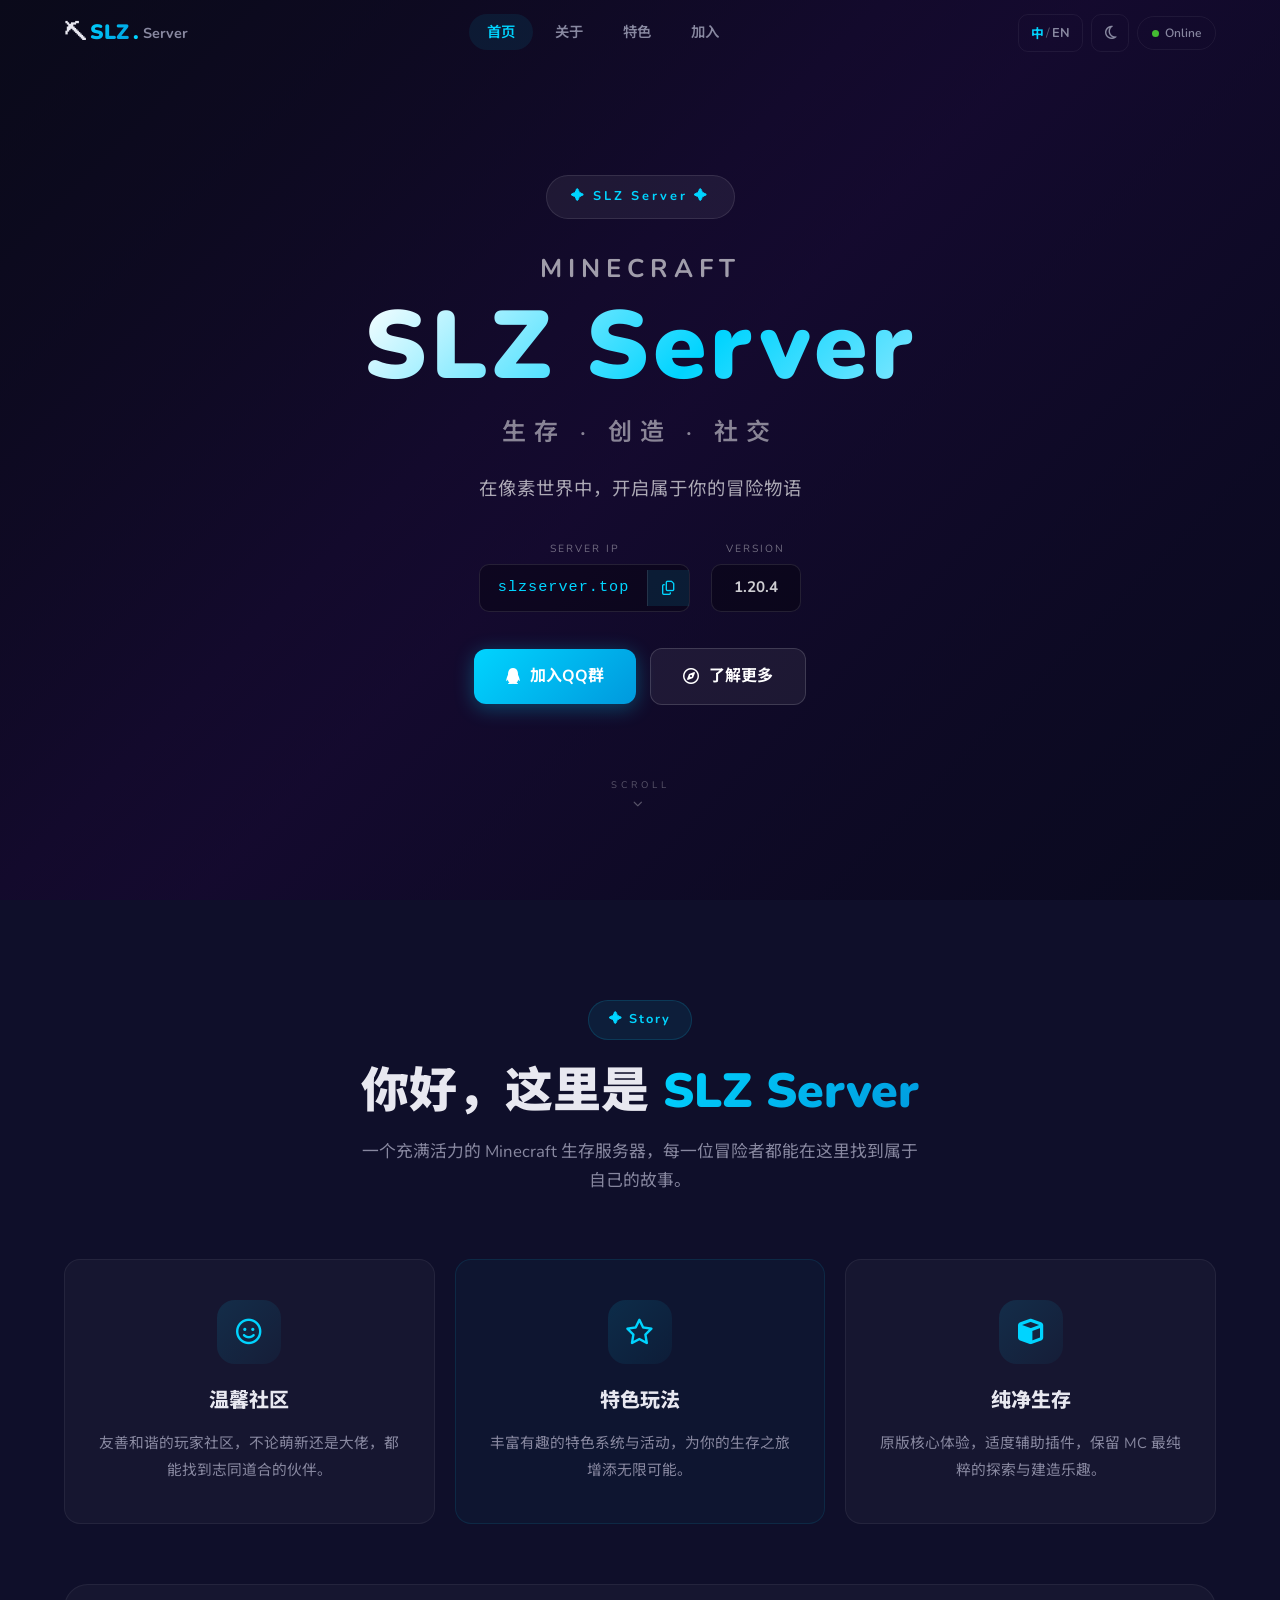
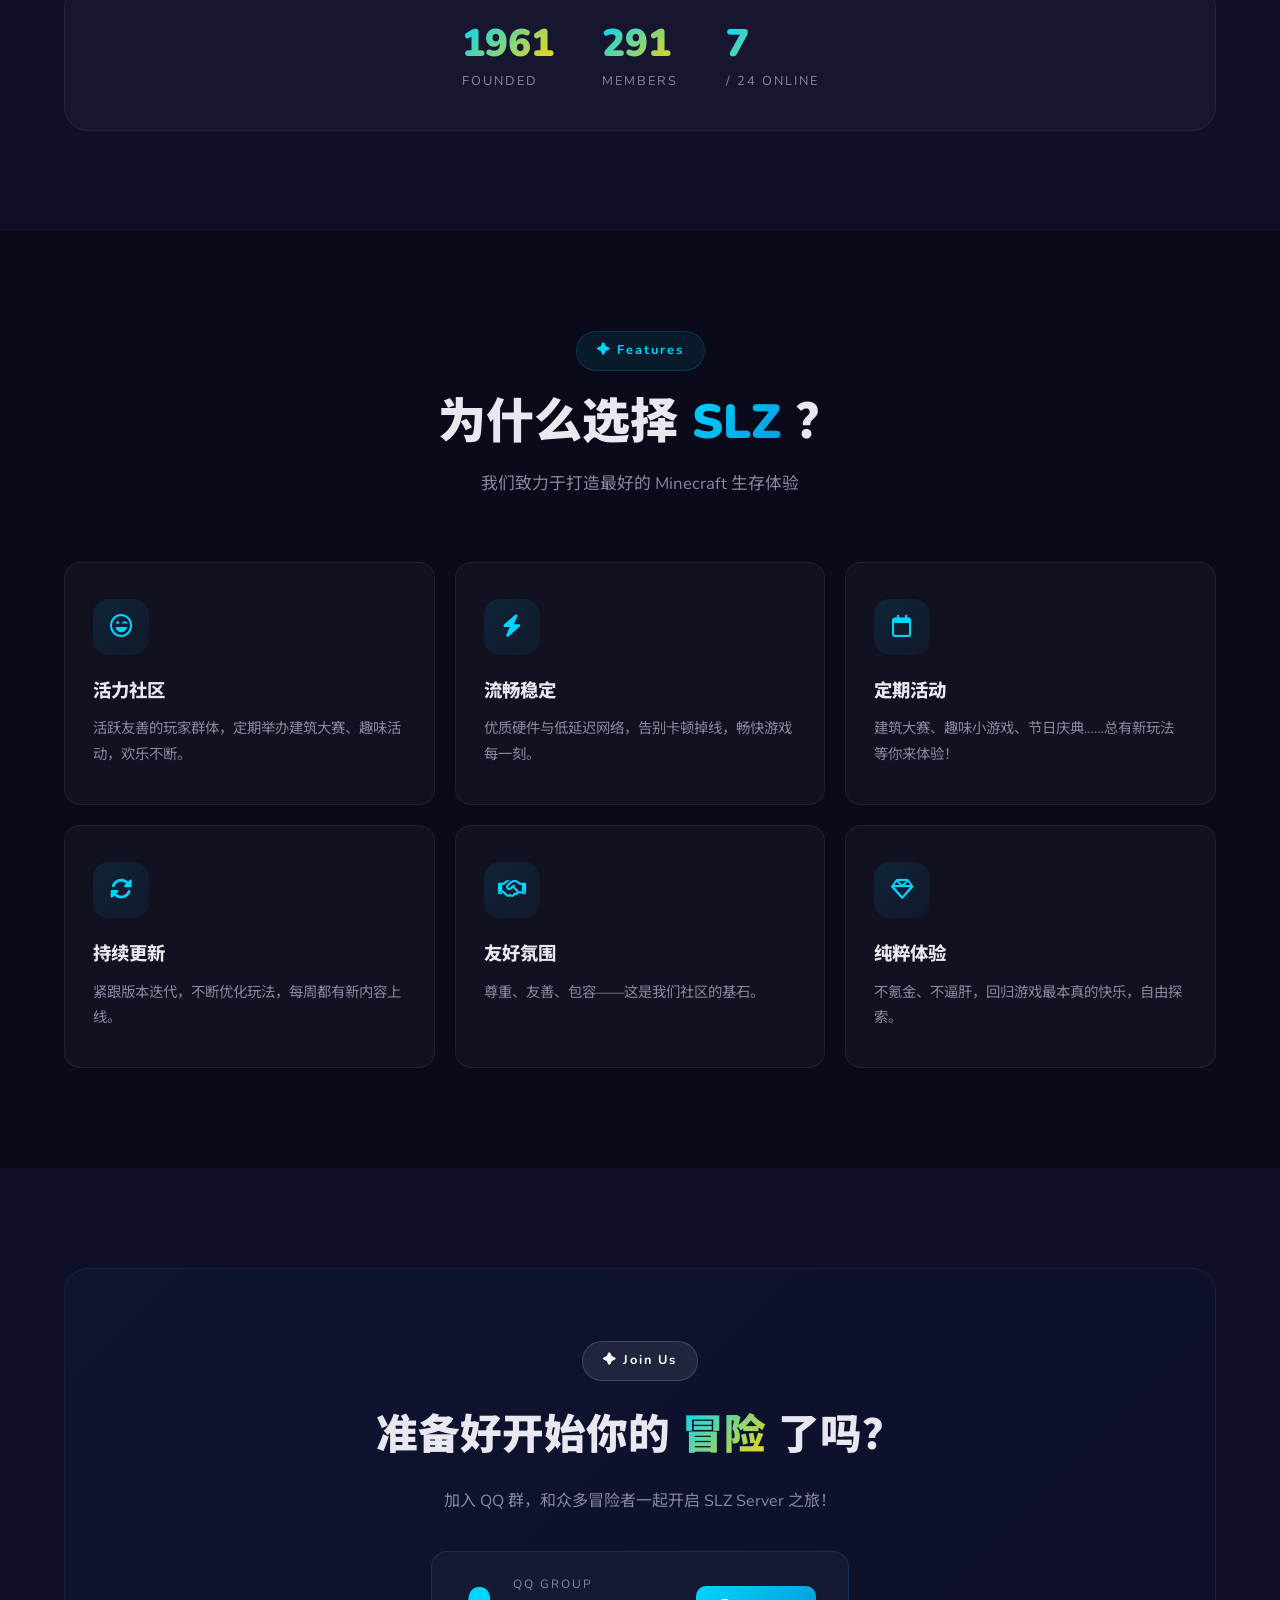
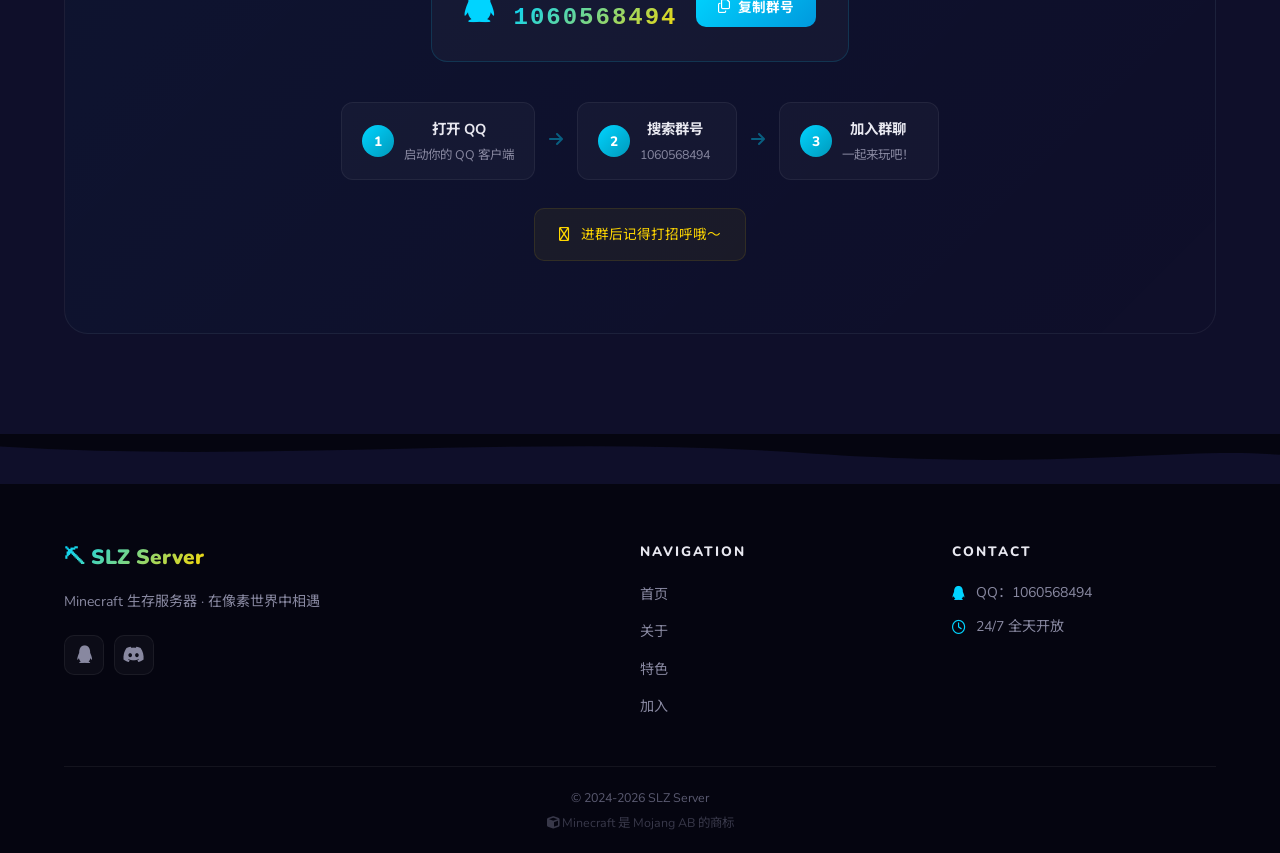
==== index.html @ bf2bd314 "Add files via upload" ====
<!DOCTYPE html>
<html lang="zh-CN" data-theme="dark" data-lang="zh">
<head>
  <meta charset="UTF-8" />
  <meta name="viewport" content="width=device-width, initial-scale=1.0" />
  <title id="pageTitle">SLZ Server — Minecraft 生存服务器</title>

  <!-- Fonts -->
  <link rel="preconnect" href="https://fonts.googleapis.com" />
  <link rel="preconnect" href="https://fonts.gstatic.com" crossorigin />
  <link href="https://fonts.googleapis.com/css2?family=Noto+Sans+SC:wght@400;500;700;900&family=Nunito:wght@400;600;700;800;900&display=swap" rel="stylesheet" />

  <!-- Font Awesome -->
  <link rel="stylesheet" href="https://cdnjs.cloudflare.com/ajax/libs/font-awesome/6.5.1/css/all.min.css" />

  <!-- Styles -->
  <link rel="stylesheet" href="css/style.css" />
</head>
<body>

  <!-- ==================== LOADING ==================== -->
  <div id="loader">
    <div class="loader-cube">
      <div class="cube-face front"></div>
      <div class="cube-face back"></div>
      <div class="cube-face right"></div>
      <div class="cube-face left"></div>
      <div class="cube-face top"></div>
      <div class="cube-face bottom"></div>
    </div>
    <p class="loader-text" data-i18n="loading">Loading...</p>
  </div>

  <!-- ==================== NAVBAR ==================== -->
  <nav id="navbar">
    <div class="nav-container">
      <a href="#" class="nav-logo">
        <span class="logo-block">⛏</span>
        <span class="logo-text">SLZ</span>
        <span class="logo-dot">.</span>
        <span class="logo-sub">Server</span>
      </a>

      <ul class="nav-links" id="navLinks">
        <li><a href="#hero" class="active" data-i18n="navHome">首页</a></li>
        <li><a href="#about" data-i18n="navAbout">关于</a></li>
        <li><a href="#features" data-i18n="navFeatures">特色</a></li>
        <li><a href="#join" data-i18n="navJoin">加入</a></li>
      </ul>

      <div class="nav-actions">
        <!-- Language Toggle -->
        <button class="nav-icon-btn lang-btn" id="langToggle" title="切换语言">
          <span class="lang-current">中</span>
          <span class="lang-divider">/</span>
          <span class="lang-other">EN</span>
        </button>

        <!-- Theme Toggle -->
        <button class="nav-icon-btn theme-btn" id="themeToggle" title="切换主题">
          <i class="fa-regular fa-moon" id="themeIcon"></i>
        </button>

        <!-- Server Status -->
        <div class="nav-status">
          <span class="status-dot"></span>
          <span class="status-text" data-i18n="online">Online</span>
        </div>

        <!-- Mobile menu button -->
        <button class="nav-toggle" id="navToggle" aria-label="Menu">
          <span></span><span></span><span></span>
        </button>
      </div>
    </div>
  </nav>

  <!-- ==================== HERO ==================== -->
  <section id="hero">
    <!-- Anime background image -->
    <div class="hero-bg">
      <picture>
        <!-- 替换这里为你的二次元背景图片 -->
        <source srcset="https://images.unsplash.com/photo-1519681393784-d120267933ba?w=1920&q=80" media="(min-width: 768px)" />
        <source srcset="https://images.unsplash.com/photo-1519681393784-d120267933ba?w=800&q=80" media="(max-width: 767px)" />
        <img src="https://images.unsplash.com/photo-1519681393784-d120267933ba?w=1920&q=80" alt="Background" />
      </picture>
    </div>
    <div class="hero-overlay"></div>
    <canvas id="heroCanvas"></canvas>

    <div class="hero-content">
      <div class="hero-badge" data-i18n="heroBadge">✦ SLZ Server ✦</div>

      <h1 class="hero-title">
        <span class="title-line sub" data-i18n="heroSub">Minecraft</span>
        <span class="title-line main">SLZ Server</span>
        <span class="title-line accent" data-i18n="heroAccent">生存 · 创造 · 社交</span>
      </h1>

      <p class="hero-subtitle" data-i18n="heroDesc">
        在像素世界中，开启属于你的冒险物语
      </p>

      <div class="hero-server-info">
        <div class="server-ip">
          <span class="info-label" data-i18n="serverIP">Server IP</span>
          <div class="info-box">
            <code id="serverIp">slzserver.top</code>
            <button class="info-copy" onclick="copyIP()" title="Copy">
              <i class="fa-regular fa-copy"></i>
            </button>
          </div>
        </div>
        <div class="server-version">
          <span class="info-label" data-i18n="version">Version</span>
          <span class="version-badge">1.20.4</span>
        </div>
      </div>

      <div class="hero-actions">
        <a href="#join" class="btn btn-primary">
          <i class="fa-brands fa-qq"></i>
          <span data-i18n="joinBtn">加入QQ群</span>
        </a>
        <a href="#about" class="btn btn-outline">
          <i class="fa-regular fa-compass"></i>
          <span data-i18n="learnBtn">了解更多</span>
        </a>
      </div>

      <div class="hero-scroll">
        <span data-i18n="scroll">SCROLL</span>
        <i class="fa-solid fa-chevron-down"></i>
      </div>
    </div>
  </section>

  <!-- ==================== ABOUT ==================== -->
  <section id="about">
    <div class="container">

      <div class="section-header" data-aos>
        <div class="section-tag" data-i18n="aboutTag">✦ Story</div>
        <h2 class="section-title">
          <span data-i18n="aboutTitle1">你好，这里是</span>
          <span class="highlight"> SLZ Server</span>
        </h2>
        <p class="section-desc" data-i18n="aboutDesc">
          一个充满活力的 Minecraft 生存服务器，每一位冒险者都能在这里找到属于自己的故事。
        </p>
      </div>

      <div class="about-grid">
        <div class="about-card" data-aos>
          <div class="about-icon"><i class="fa-regular fa-face-smile"></i></div>
          <h3 data-i18n="aboutCard1Title">温馨社区</h3>
          <p data-i18n="aboutCard1Desc">友善和谐的玩家社区，不论萌新还是大佬，都能找到志同道合的伙伴。</p>
        </div>
        <div class="about-card featured" data-aos>
          <div class="about-icon"><i class="fa-regular fa-star"></i></div>
          <h3 data-i18n="aboutCard2Title">特色玩法</h3>
          <p data-i18n="aboutCard2Desc">丰富有趣的特色系统与活动，为你的生存之旅增添无限可能。</p>
        </div>
        <div class="about-card" data-aos>
          <div class="about-icon"><i class="fa-solid fa-cube"></i></div>
          <h3 data-i18n="aboutCard3Title">纯净生存</h3>
          <p data-i18n="aboutCard3Desc">原版核心体验，适度辅助插件，保留 MC 最纯粹的探索与建造乐趣。</p>
        </div>
      </div>

      <div class="about-stats" data-aos>
        <div class="stat-item">
          <span class="stat-number" data-count="2024">0</span>
          <span class="stat-label" data-i18n="founded">Founded</span>
        </div>
        <div class="stat-item">
          <span class="stat-number" data-count="300">0</span>
          <span class="stat-label" data-i18n="members">Members</span>
        </div>
        <div class="stat-item">
          <span class="stat-number" data-count="7">0</span>
          <span class="stat-label" data-i18n="uptime">/ 24 Online</span>
        </div>
      </div>

    </div>
  </section>

  <!-- ==================== FEATURES ==================== -->
  <section id="features">
    <div class="container">
      <div class="section-header" data-aos>
        <div class="section-tag" data-i18n="featuresTag">✦ Features</div>
        <h2 class="section-title">
          <span data-i18n="featuresTitle1">为什么选择</span>
          <span class="highlight"> SLZ</span>
          <span data-i18n="featuresTitle2">？</span>
        </h2>
        <p class="section-desc" data-i18n="featuresDesc">我们致力于打造最好的 Minecraft 生存体验</p>
      </div>

      <div class="features-grid">
        <div class="feature-card" data-aos>
          <div class="card-glow"></div>
          <div class="card-icon-wrap"><div class="card-icon"><i class="fa-regular fa-face-laugh-wink"></i></div></div>
          <h3 data-i18n="feat1Title">活力社区</h3>
          <p data-i18n="feat1Desc">活跃友善的玩家群体，定期举办建筑大赛、趣味活动，欢乐不断。</p>
        </div>
        <div class="feature-card" data-aos>
          <div class="card-glow"></div>
          <div class="card-icon-wrap"><div class="card-icon"><i class="fa-solid fa-bolt"></i></div></div>
          <h3 data-i18n="feat2Title">流畅稳定</h3>
          <p data-i18n="feat2Desc">优质硬件与低延迟网络，告别卡顿掉线，畅快游戏每一刻。</p>
        </div>
        <div class="feature-card" data-aos>
          <div class="card-glow"></div>
          <div class="card-icon-wrap"><div class="card-icon"><i class="fa-regular fa-calendar"></i></div></div>
          <h3 data-i18n="feat3Title">定期活动</h3>
          <p data-i18n="feat3Desc">建筑大赛、趣味小游戏、节日庆典……总有新玩法等你来体验！</p>
        </div>
        <div class="feature-card" data-aos>
          <div class="card-glow"></div>
          <div class="card-icon-wrap"><div class="card-icon"><i class="fa-solid fa-rotate"></i></div></div>
          <h3 data-i18n="feat4Title">持续更新</h3>
          <p data-i18n="feat4Desc">紧跟版本迭代，不断优化玩法，每周都有新内容上线。</p>
        </div>
        <div class="feature-card" data-aos>
          <div class="card-glow"></div>
          <div class="card-icon-wrap"><div class="card-icon"><i class="fa-regular fa-handshake"></i></div></div>
          <h3 data-i18n="feat5Title">友好氛围</h3>
          <p data-i18n="feat5Desc">尊重、友善、包容——这是我们社区的基石。</p>
        </div>
        <div class="feature-card" data-aos>
          <div class="card-glow"></div>
          <div class="card-icon-wrap"><div class="card-icon"><i class="fa-regular fa-gem"></i></div></div>
          <h3 data-i18n="feat6Title">纯粹体验</h3>
          <p data-i18n="feat6Desc">不氪金、不逼肝，回归游戏最本真的快乐，自由探索。</p>
        </div>
      </div>
    </div>
  </section>

  <!-- ==================== JOIN ==================== -->
  <section id="join">
    <div class="container">
      <div class="join-wrapper" data-aos>
        <div class="join-content">
          <div class="section-tag light" data-i18n="joinTag">✦ Join Us</div>
          <h2 class="join-title">
            <span data-i18n="joinTitle1">准备好开始你的</span>
            <span class="highlight">冒险</span>
            <span data-i18n="joinTitle2">了吗？</span>
          </h2>
          <p class="join-desc" data-i18n="joinDesc">加入 QQ 群，和众多冒险者一起开启 SLZ Server 之旅！</p>

          <div class="join-card">
            <div class="join-card-icon"><i class="fa-brands fa-qq"></i></div>
            <div class="join-card-info">
              <span class="join-card-label" data-i18n="qqGroup">QQ Group</span>
              <span class="join-card-number">1060568494</span>
            </div>
            <button class="join-card-btn" onclick="copyQQ()">
              <i class="fa-regular fa-copy"></i>
              <span data-i18n="copyBtn">复制群号</span>
            </button>
          </div>

          <div class="join-steps">
            <div class="step">
              <div class="step-num">1</div>
              <div class="step-info">
                <h4 data-i18n="step1Title">打开 QQ</h4>
                <p data-i18n="step1Desc">启动你的 QQ 客户端</p>
              </div>
            </div>
            <div class="step-arrow"><i class="fa-solid fa-arrow-right"></i></div>
            <div class="step">
              <div class="step-num">2</div>
              <div class="step-info">
                <h4 data-i18n="step2Title">搜索群号</h4>
                <p>1060568494</p>
              </div>
            </div>
            <div class="step-arrow"><i class="fa-solid fa-arrow-right"></i></div>
            <div class="step">
              <div class="step-num">3</div>
              <div class="step-info">
                <h4 data-i18n="step3Title">加入群聊</h4>
                <p data-i18n="step3Desc">一起来玩吧！</p>
              </div>
            </div>
          </div>

          <div class="join-extra">
            <p><i class="fa-regular fa-circle-info"></i> <span data-i18n="joinNote">进群后记得打招呼哦～</span></p>
          </div>
        </div>
      </div>
    </div>
  </section>

  <!-- ==================== FOOTER ==================== -->
  <footer id="footer">
    <div class="footer-wave">
      <svg viewBox="0 0 1200 120" preserveAspectRatio="none">
        <path d="M0,30 C250,70 500,0 750,45 C1000,90 1100,30 1200,50 L1200,120 L0,120 Z" fill="currentColor" />
      </svg>
    </div>
    <div class="container">
      <div class="footer-grid">
        <div class="footer-brand">
          <span class="footer-logo">⛏ SLZ Server</span>
          <p class="footer-desc" data-i18n="footerDesc">Minecraft 生存服务器 · 在像素世界中相遇</p>
          <div class="footer-social">
            <a href="https://qm.qq.com/q/1060568494" target="_blank" class="social-link" title="QQ"><i class="fa-brands fa-qq"></i></a>
            <a href="#" class="social-link" title="Discord"><i class="fa-brands fa-discord"></i></a>
          </div>
        </div>
        <div class="footer-links">
          <h4 data-i18n="nav">Navigation</h4>
          <ul>
            <li><a href="#hero" data-i18n="navHome">首页</a></li>
            <li><a href="#about" data-i18n="navAbout">关于</a></li>
            <li><a href="#features" data-i18n="navFeatures">特色</a></li>
            <li><a href="#join" data-i18n="navJoin">加入</a></li>
          </ul>
        </div>
        <div class="footer-info">
          <h4 data-i18n="contact">Contact</h4>
          <ul>
            <li><i class="fa-brands fa-qq"></i> QQ：1060568494</li>
            <li><i class="fa-regular fa-clock"></i> <span data-i18n="online247">24/7 全天开放</span></li>
          </ul>
        </div>
      </div>
      <div class="footer-bottom">
        <p>&copy; 2024-2026 SLZ Server</p>
        <p class="footer-minecraft"><i class="fa-solid fa-cube"></i> Minecraft 是 Mojang AB 的商标</p>
      </div>
    </div>
  </footer>

  <!-- ==================== BACK TO TOP ==================== -->
  <button id="backToTop" title="Back to top"><i class="fa-solid fa-arrow-up"></i></button>

  <!-- ==================== TOAST ==================== -->
  <div id="toast">
    <i class="fa-regular fa-check-circle"></i>
    <span id="toastMsg">Copied!</span>
  </div>

  <script src="js/main.js"></script>
</body>
</html>
---- css/style.css ----
/* ============================================================
   STYLE.CSS — SLZ Server · Minecraft Survival
   ============================================================ */

/* ==================== THEME VARIABLES ==================== */
:root {
  /* Shared */
  --diamond:        #00d4ff;
  --diamond-dark:   #0099bb;
  --green:          #44bd32;
  --gold:           #ffd700;
  --radius-sm: 8px;
  --radius-md: 16px;
  --radius-lg: 24px;
  --radius-xl: 32px;
  --font: 'Nunito', 'Noto Sans SC', sans-serif;
  --font-mono: 'JetBrains Mono', 'Courier New', monospace;
}

[data-theme="dark"] {
  --bg-primary:      #0a0a1a;
  --bg-secondary:    #0f0f2a;
  --bg-tertiary:     #15153a;
  --bg-card:         rgba(255,255,255,0.03);
  --text-primary:    #e8e8f0;
  --text-secondary:  #8888a0;
  --text-muted:      #5a5a70;
  --border:          rgba(255,255,255,0.06);
  --border-hover:    rgba(255,255,255,0.12);
  --nav-bg:          rgba(10,10,26,0.85);
  --card-shadow:     0 20px 60px rgba(0,0,0,0.4);
  --hero-overlay:    linear-gradient(135deg,
                      rgba(10,10,26,0.6) 0%,
                      rgba(10,10,26,0.3) 40%,
                      rgba(10,10,26,0.7) 100%);
  --section-alt:     #0a0a1a;
  --footer-bg:       #050510;
  --wave-color:      #0f0f2a;
  --highlight-from:  var(--diamond);
  --highlight-to:    #0099dd;
  --btn-shadow:      rgba(0,212,255,0.3);
  --glow-color:      rgba(0,212,255,0.06);
  --code-bg:         rgba(255,255,255,0.06);
  --lang-bg:         rgba(255,255,255,0.08);
}

[data-theme="light"] {
  --bg-primary:      #f0f2f5;
  --bg-secondary:    #ffffff;
  --bg-tertiary:     #e8ecf0;
  --bg-card:         rgba(0,0,0,0.02);
  --text-primary:    #1a1a2e;
  --text-secondary:  #6b7280;
  --text-muted:      #9ca3af;
  --border:          rgba(0,0,0,0.08);
  --border-hover:    rgba(0,0,0,0.15);
  --nav-bg:          rgba(255,255,255,0.85);
  --card-shadow:     0 20px 60px rgba(0,0,0,0.08);
  --hero-overlay:    linear-gradient(135deg,
                      rgba(255,255,255,0.5) 0%,
                      rgba(255,255,255,0.2) 40%,
                      rgba(255,255,255,0.6) 100%);
  --section-alt:     #ffffff;
  --footer-bg:       #e8ecf0;
  --wave-color:      #ffffff;
  --highlight-from:  #0099dd;
  --highlight-to:    var(--diamond);
  --btn-shadow:      rgba(0,153,221,0.25);
  --glow-color:      rgba(0,153,221,0.04);
  --code-bg:         rgba(0,0,0,0.04);
  --lang-bg:         rgba(0,0,0,0.06);
}

/* ==================== RESET ==================== */
*, *::before, *::after {
  margin: 0; padding: 0;
  box-sizing: border-box;
}

html { scroll-behavior: smooth; font-size: 16px; }

body {
  font-family: var(--font);
  background: var(--bg-primary);
  color: var(--text-primary);
  overflow-x: hidden;
  min-height: 100vh;
  line-height: 1.7;
  transition: background 0.4s ease, color 0.4s ease;
}

a { text-decoration: none; color: inherit; }
ul { list-style: none; }

::selection {
  background: var(--diamond);
  color: #000;
}

::-webkit-scrollbar { width: 6px; }
::-webkit-scrollbar-track { background: var(--bg-primary); }
::-webkit-scrollbar-thumb {
  background: var(--diamond);
  border-radius: 3px;
}

/* ==================== UTILITY ==================== */
.container {
  max-width: 1200px;
  margin: 0 auto;
  padding: 0 24px;
}

.highlight {
  background: linear-gradient(135deg, var(--highlight-from), var(--highlight-to));
  -webkit-background-clip: text;
  -webkit-text-fill-color: transparent;
  background-clip: text;
}

.section-header {
  text-align: center;
  margin-bottom: 64px;
}

.section-tag {
  display: inline-flex;
  align-items: center;
  gap: 8px;
  padding: 8px 20px;
  border-radius: 100px;
  background: rgba(0,212,255,0.08);
  border: 1px solid rgba(0,212,255,0.15);
  color: var(--diamond);
  font-size: 0.8rem;
  font-weight: 700;
  letter-spacing: 2px;
  margin-bottom: 20px;
}

.section-tag.light {
  background: rgba(255,255,255,0.08);
  border-color: rgba(255,255,255,0.15);
  color: #fff;
}

.section-title {
  font-size: clamp(1.8rem, 5vw, 3rem);
  font-weight: 900;
  line-height: 1.3;
  margin-bottom: 16px;
}

.section-desc {
  max-width: 560px;
  margin: 0 auto;
  color: var(--text-secondary);
  font-size: 1.05rem;
}

/* ==================== THEME TRANSITION ==================== */
.theme-transitioning * {
  transition: background 0.3s ease, color 0.3s ease, border-color 0.3s ease, box-shadow 0.3s ease !important;
}

/* ==================== LOADING ==================== */
#loader {
  position: fixed;
  inset: 0;
  z-index: 99999;
  background: var(--bg-primary);
  display: flex;
  flex-direction: column;
  align-items: center;
  justify-content: center;
  transition: opacity 0.5s ease, visibility 0.5s ease;
}

#loader.hidden {
  opacity: 0;
  visibility: hidden;
  pointer-events: none;
}

.loader-cube {
  width: 40px;
  height: 40px;
  position: relative;
  transform-style: preserve-3d;
  animation: spin-cube 1.2s infinite linear;
}

.cube-face {
  position: absolute;
  width: 100%; height: 100%;
  border: 2px solid var(--diamond);
  border-radius: 3px;
  background: rgba(0,212,255,0.08);
}

.front  { transform: translateZ(20px); }
.back   { transform: rotateY(180deg) translateZ(20px); }
.right  { transform: rotateY(90deg) translateZ(20px); }
.left   { transform: rotateY(-90deg) translateZ(20px); }
.top    { transform: rotateX(90deg) translateZ(20px); }
.bottom { transform: rotateX(-90deg) translateZ(20px); }

@keyframes spin-cube {
  0%   { transform: rotateX(0deg) rotateY(0deg); }
  100% { transform: rotateX(360deg) rotateY(360deg); }
}

.loader-text {
  margin-top: 28px;
  color: var(--diamond);
  font-size: 0.8rem;
  letter-spacing: 4px;
  animation: pulse-text 1.2s infinite;
}

@keyframes pulse-text {
  0%, 100% { opacity: 0.3; }
  50%      { opacity: 1; }
}

/* ==================== NAVBAR ==================== */
#navbar {
  position: fixed;
  top: 0; left: 0; right: 0;
  z-index: 9999;
  padding: 14px 0;
  transition: all 0.4s ease;
}

#navbar.scrolled {
  background: var(--nav-bg);
  backdrop-filter: blur(20px);
  -webkit-backdrop-filter: blur(20px);
  border-bottom: 1px solid var(--border);
  padding: 8px 0;
}

.nav-container {
  max-width: 1200px;
  margin: 0 auto;
  padding: 0 24px;
  display: flex;
  align-items: center;
  justify-content: space-between;
}

.nav-logo {
  display: flex;
  align-items: center;
  gap: 4px;
  font-size: 1.3rem;
  font-weight: 900;
  letter-spacing: 0;
}

.logo-block { font-size: 1.4rem; }

.logo-text {
  background: linear-gradient(135deg, var(--highlight-from), var(--highlight-to));
  -webkit-background-clip: text;
  -webkit-text-fill-color: transparent;
  background-clip: text;
}

.logo-dot { color: var(--diamond); font-weight: 900; }

.logo-sub {
  color: var(--text-secondary);
  font-weight: 700;
  font-size: 0.9rem;
}

.nav-links {
  display: flex;
  gap: 4px;
}

.nav-links a {
  padding: 8px 18px;
  border-radius: 100px;
  font-size: 0.9rem;
  font-weight: 600;
  color: var(--text-secondary);
  transition: all 0.3s ease;
}

.nav-links a:hover {
  color: var(--text-primary);
  background: var(--bg-card);
}

.nav-links a.active {
  color: var(--diamond);
  background: rgba(0,212,255,0.08);
}

.nav-actions {
  display: flex;
  align-items: center;
  gap: 8px;
}

.nav-icon-btn {
  width: 38px;
  height: 38px;
  border-radius: 10px;
  border: 1px solid var(--border);
  background: transparent;
  color: var(--text-secondary);
  cursor: pointer;
  display: flex;
  align-items: center;
  justify-content: center;
  font-size: 0.95rem;
  transition: all 0.3s ease;
  font-family: var(--font);
}

.nav-icon-btn:hover {
  background: var(--bg-card);
  color: var(--text-primary);
  border-color: var(--border-hover);
}

/* Language toggle specific */
.lang-btn {
  width: auto;
  padding: 0 12px;
  gap: 2px;
  font-weight: 700;
  font-size: 0.8rem;
}

.lang-current { color: var(--diamond); }
.lang-divider { color: var(--text-muted); font-weight: 400; }
.lang-other { color: var(--text-secondary); }

/* Status indicator */
.nav-status {
  display: flex;
  align-items: center;
  gap: 6px;
  padding: 6px 14px;
  border-radius: 100px;
  border: 1px solid var(--border);
  font-size: 0.75rem;
  font-weight: 600;
  color: var(--text-secondary);
}

.status-dot {
  width: 7px; height: 7px;
  border-radius: 50%;
  background: var(--green);
  animation: ping-dot 2s infinite;
}

@keyframes ping-dot {
  0%   { box-shadow: 0 0 0 0 rgba(68,189,50,0.6); }
  70%  { box-shadow: 0 0 0 8px rgba(68,189,50,0); }
  100% { box-shadow: 0 0 0 0 rgba(68,189,50,0); }
}

.nav-toggle {
  display: none;
  flex-direction: column;
  gap: 5px;
  background: none;
  border: none;
  cursor: pointer;
  padding: 4px;
}

.nav-toggle span {
  display: block;
  width: 22px; height: 2px;
  background: var(--text-primary);
  border-radius: 2px;
  transition: all 0.3s ease;
}

/* ==================== HERO ==================== */
#hero {
  position: relative;
  min-height: 100vh;
  display: flex;
  align-items: center;
  justify-content: center;
  overflow: hidden;
}

/* Anime background image */
.hero-bg {
  position: absolute;
  inset: 0;
  z-index: 0;
}

.hero-bg picture,
.hero-bg img {
  width: 100%;
  height: 100%;
  object-fit: cover;
  display: block;
}

.hero-bg img {
  /* Fallback gradient if image fails to load */
  background: linear-gradient(135deg, #0a0a1a 0%, #1a0a3a 50%, #0a0a2a 100%);
}

/* Gradient overlay */
.hero-overlay {
  position: absolute;
  inset: 0;
  z-index: 1;
  background: var(--hero-overlay);
}

/* Canvas particles */
#heroCanvas {
  position: absolute;
  inset: 0;
  z-index: 2;
  pointer-events: none;
}

.hero-content {
  position: relative;
  z-index: 3;
  text-align: center;
  padding: 120px 24px 80px;
  max-width: 800px;
  animation: fade-up 1s ease forwards;
}

@keyframes fade-up {
  from { opacity: 0; transform: translateY(30px); }
  to   { opacity: 1; transform: translateY(0); }
}

.hero-badge {
  display: inline-block;
  padding: 10px 24px;
  border-radius: 100px;
  background: rgba(255,255,255,0.06);
  border: 1px solid rgba(255,255,255,0.1);
  font-size: 0.8rem;
  font-weight: 700;
  color: var(--diamond);
  margin-bottom: 28px;
  backdrop-filter: blur(8px);
  letter-spacing: 3px;
}

.hero-title {
  display: flex;
  flex-direction: column;
  gap: 4px;
  margin-bottom: 20px;
}

.title-line.sub {
  font-size: clamp(1rem, 2.5vw, 1.6rem);
  font-weight: 700;
  color: rgba(255,255,255,0.6);
  letter-spacing: 6px;
  text-transform: uppercase;
}

.title-line.main {
  font-size: clamp(2.8rem, 10vw, 6rem);
  font-weight: 900;
  line-height: 1.1;
  letter-spacing: 4px;
  background: linear-gradient(135deg, #fff 0%, var(--diamond) 60%, #88e8ff 100%);
  -webkit-background-clip: text;
  -webkit-text-fill-color: transparent;
  background-clip: text;
}

.title-line.accent {
  font-size: clamp(1rem, 2.5vw, 1.5rem);
  font-weight: 600;
  color: rgba(255,255,255,0.5);
  letter-spacing: 8px;
  margin-top: 8px;
}

.hero-subtitle {
  font-size: clamp(1rem, 2vw, 1.15rem);
  color: rgba(255,255,255,0.65);
  margin-bottom: 36px;
  letter-spacing: 1px;
  backdrop-filter: blur(4px);
}

.hero-server-info {
  display: flex;
  align-items: center;
  justify-content: center;
  gap: 20px;
  flex-wrap: wrap;
  margin-bottom: 36px;
}

.info-label {
  display: block;
  font-size: 0.65rem;
  color: rgba(255,255,255,0.4);
  margin-bottom: 6px;
  text-transform: uppercase;
  letter-spacing: 2px;
}

.info-box {
  display: flex;
  align-items: center;
  background: rgba(0,0,0,0.3);
  border: 1px solid rgba(255,255,255,0.1);
  border-radius: 10px;
  overflow: hidden;
  backdrop-filter: blur(8px);
}

.info-box code {
  display: block;
  padding: 10px 18px;
  font-family: var(--font-mono);
  font-size: 0.95rem;
  color: var(--diamond);
  letter-spacing: 1px;
}

.info-copy {
  padding: 10px 14px;
  background: rgba(0,212,255,0.1);
  border: none;
  border-left: 1px solid rgba(255,255,255,0.1);
  color: var(--diamond);
  cursor: pointer;
  transition: all 0.3s ease;
  font-size: 0.9rem;
}

.info-copy:hover {
  background: var(--diamond);
  color: #000;
}

.version-badge {
  display: inline-block;
  padding: 10px 22px;
  background: rgba(0,0,0,0.3);
  border: 1px solid rgba(255,255,255,0.1);
  border-radius: 10px;
  font-size: 0.95rem;
  font-weight: 700;
  backdrop-filter: blur(8px);
  color: rgba(255,255,255,0.8);
}

.hero-actions {
  display: flex;
  align-items: center;
  justify-content: center;
  gap: 14px;
  flex-wrap: wrap;
  margin-bottom: 60px;
}

.btn {
  display: inline-flex;
  align-items: center;
  gap: 10px;
  padding: 14px 32px;
  border-radius: 12px;
  font-size: 1rem;
  font-weight: 700;
  cursor: pointer;
  transition: all 0.3s ease;
  border: none;
  font-family: var(--font);
}

.btn-primary {
  background: linear-gradient(135deg, var(--diamond), #0099dd);
  color: #fff;
  box-shadow: 0 4px 20px var(--btn-shadow);
}

.btn-primary:hover {
  transform: translateY(-3px);
  box-shadow: 0 8px 30px var(--btn-shadow);
}

.btn-outline {
  background: rgba(255,255,255,0.06);
  color: #fff;
  border: 1.5px solid rgba(255,255,255,0.15);
  backdrop-filter: blur(8px);
}

.btn-outline:hover {
  border-color: var(--diamond);
  background: rgba(0,212,255,0.1);
  transform: translateY(-3px);
}

.hero-scroll {
  position: absolute;
  bottom: 36px;
  left: 50%;
  transform: translateX(-50%);
  display: flex;
  flex-direction: column;
  align-items: center;
  gap: 6px;
  color: rgba(255,255,255,0.3);
  font-size: 0.6rem;
  letter-spacing: 4px;
  animation: bounce-scroll 2s infinite;
}

@keyframes bounce-scroll {
  0%, 100% { transform: translateX(-50%) translateY(0); }
  50%      { transform: translateX(-50%) translateY(6px); }
}

/* ==================== ABOUT ==================== */
#about {
  padding: 100px 0;
  background: var(--bg-secondary);
  transition: background 0.4s ease;
}

.about-grid {
  display: grid;
  grid-template-columns: repeat(auto-fit, minmax(300px, 1fr));
  gap: 20px;
  margin-bottom: 60px;
}

.about-card {
  text-align: center;
  padding: 40px 28px;
  border-radius: var(--radius-md);
  background: var(--bg-card);
  border: 1px solid var(--border);
  transition: all 0.4s ease;
}

.about-card:hover {
  transform: translateY(-6px);
  border-color: rgba(0,212,255,0.2);
  box-shadow: var(--card-shadow);
}

.about-card.featured {
  background: rgba(0,212,255,0.03);
  border-color: rgba(0,212,255,0.1);
}

.about-icon {
  width: 64px; height: 64px;
  margin: 0 auto 20px;
  border-radius: 18px;
  background: linear-gradient(135deg, rgba(0,212,255,0.12), rgba(0,212,255,0.04));
  display: flex;
  align-items: center;
  justify-content: center;
  font-size: 1.6rem;
  color: var(--diamond);
  transition: transform 0.4s ease;
}

.about-card:hover .about-icon {
  transform: scale(1.1) rotate(-5deg);
}

.about-card h3 {
  font-size: 1.25rem;
  font-weight: 800;
  margin-bottom: 12px;
}

.about-card p {
  color: var(--text-secondary);
  font-size: 0.92rem;
  line-height: 1.8;
}

.about-stats {
  display: flex;
  justify-content: center;
  gap: 48px;
  flex-wrap: wrap;
  padding: 36px;
  border-radius: var(--radius-lg);
  background: var(--bg-card);
  border: 1px solid var(--border);
}

.stat-number {
  display: block;
  font-size: 2.4rem;
  font-weight: 900;
  background: linear-gradient(135deg, var(--highlight-from), var(--gold));
  -webkit-background-clip: text;
  -webkit-text-fill-color: transparent;
  background-clip: text;
  line-height: 1.2;
}

.stat-label {
  font-size: 0.8rem;
  color: var(--text-secondary);
  text-transform: uppercase;
  letter-spacing: 2px;
}

/* ==================== FEATURES ==================== */
#features {
  padding: 100px 0;
  background: var(--section-alt);
  transition: background 0.4s ease;
}

.features-grid {
  display: grid;
  grid-template-columns: repeat(auto-fit, minmax(320px, 1fr));
  gap: 20px;
}

.feature-card {
  position: relative;
  padding: 36px 28px;
  border-radius: var(--radius-md);
  background: var(--bg-card);
  border: 1px solid var(--border);
  overflow: hidden;
  transition: all 0.4s ease;
  cursor: default;
}

.feature-card:hover {
  transform: translateY(-6px);
  border-color: rgba(0,212,255,0.12);
  box-shadow: var(--card-shadow);
}

.card-glow {
  position: absolute;
  top: -50%; left: -50%;
  width: 200%; height: 200%;
  background: radial-gradient(circle, var(--glow-color), transparent 60%);
  opacity: 0;
  transition: opacity 0.5s ease;
  pointer-events: none;
}

.feature-card:hover .card-glow { opacity: 1; }

.card-icon-wrap {
  width: 56px; height: 56px;
  margin-bottom: 20px;
  border-radius: 16px;
  background: linear-gradient(135deg, rgba(0,212,255,0.1), rgba(0,212,255,0.04));
  display: flex;
  align-items: center;
  justify-content: center;
  transition: all 0.4s ease;
}

.feature-card:hover .card-icon-wrap {
  background: linear-gradient(135deg, rgba(0,212,255,0.18), rgba(0,212,255,0.08));
  transform: scale(1.05);
}

.card-icon { font-size: 1.4rem; color: var(--diamond); }

.feature-card h3 {
  font-size: 1.15rem;
  font-weight: 800;
  margin-bottom: 10px;
}

.feature-card p {
  color: var(--text-secondary);
  font-size: 0.9rem;
  line-height: 1.8;
}

/* ==================== JOIN ==================== */
#join {
  padding: 100px 0;
  background: var(--bg-secondary);
  transition: background 0.4s ease;
}

.join-wrapper {
  border-radius: var(--radius-lg);
  background: linear-gradient(135deg, rgba(0,212,255,0.03), transparent);
  border: 1px solid var(--border);
  overflow: hidden;
}

.join-content {
  text-align: center;
  padding: 72px 40px;
  max-width: 680px;
  margin: 0 auto;
}

.join-title {
  font-size: clamp(1.6rem, 4vw, 2.6rem);
  font-weight: 900;
  margin-bottom: 16px;
}

.join-title .highlight {
  background: linear-gradient(135deg, var(--highlight-from), var(--gold));
  -webkit-background-clip: text;
  -webkit-text-fill-color: transparent;
  background-clip: text;
}

.join-desc {
  color: var(--text-secondary);
  font-size: 1rem;
  margin-bottom: 36px;
}

.join-card {
  display: inline-flex;
  align-items: center;
  gap: 18px;
  padding: 22px 32px;
  border-radius: var(--radius-md);
  background: var(--bg-card);
  border: 1.5px solid rgba(0,212,255,0.15);
  margin-bottom: 40px;
  transition: all 0.4s ease;
}

.join-card:hover {
  border-color: var(--diamond);
  box-shadow: 0 0 30px rgba(0,212,255,0.08);
}

.join-card-icon {
  font-size: 2.2rem;
  color: var(--diamond);
}

.join-card-info { text-align: left; }

.join-card-label {
  display: block;
  font-size: 0.75rem;
  color: var(--text-secondary);
  margin-bottom: 4px;
  text-transform: uppercase;
  letter-spacing: 2px;
}

.join-card-number {
  display: block;
  font-size: 1.5rem;
  font-weight: 900;
  font-family: var(--font-mono);
  letter-spacing: 2px;
  background: linear-gradient(135deg, var(--highlight-from), var(--gold));
  -webkit-background-clip: text;
  -webkit-text-fill-color: transparent;
  background-clip: text;
}

.join-card-btn {
  display: inline-flex;
  align-items: center;
  gap: 8px;
  padding: 10px 22px;
  border-radius: 10px;
  border: none;
  background: linear-gradient(135deg, var(--diamond), #0099dd);
  color: #fff;
  font-size: 0.85rem;
  font-weight: 700;
  cursor: pointer;
  transition: all 0.3s ease;
  font-family: var(--font);
  white-space: nowrap;
}

.join-card-btn:hover {
  transform: translateY(-2px);
  box-shadow: 0 4px 20px rgba(0,212,255,0.3);
}

.join-steps {
  display: flex;
  align-items: center;
  justify-content: center;
  gap: 14px;
  flex-wrap: wrap;
  margin-bottom: 28px;
}

.step {
  display: flex;
  align-items: center;
  gap: 10px;
  padding: 14px 20px;
  border-radius: 12px;
  background: var(--bg-card);
  border: 1px solid var(--border);
  min-width: 160px;
}

.step-num {
  width: 32px; height: 32px;
  border-radius: 50%;
  background: linear-gradient(135deg, var(--diamond), #0099bb);
  display: flex;
  align-items: center;
  justify-content: center;
  font-weight: 800;
  font-size: 0.85rem;
  flex-shrink: 0;
  color: #fff;
}

.step-info h4 {
  font-size: 0.9rem;
  font-weight: 700;
  margin-bottom: 2px;
}

.step-info p {
  font-size: 0.78rem;
  color: var(--text-secondary);
}

.step-arrow {
  color: var(--diamond);
  font-size: 1rem;
  opacity: 0.4;
}

.join-extra {
  padding: 14px 24px;
  border-radius: 10px;
  background: rgba(255,215,0,0.05);
  border: 1px solid rgba(255,215,0,0.1);
  display: inline-block;
}

.join-extra p {
  font-size: 0.85rem;
  color: var(--gold);
}

.join-extra i { margin-right: 8px; }

/* ==================== FOOTER ==================== */
#footer {
  background: var(--footer-bg);
  transition: background 0.4s ease;
}

.footer-wave {
  color: var(--wave-color);
  line-height: 0;
  transition: color 0.4s ease;
}

.footer-wave svg {
  display: block;
  width: 100%;
  height: 50px;
}

.footer-grid {
  display: grid;
  grid-template-columns: 2fr 1fr 1fr;
  gap: 48px;
  padding: 56px 0 36px;
}

.footer-logo {
  font-size: 1.3rem;
  font-weight: 900;
  background: linear-gradient(135deg, var(--highlight-from), var(--gold));
  -webkit-background-clip: text;
  -webkit-text-fill-color: transparent;
  background-clip: text;
}

.footer-desc {
  margin: 14px 0 20px;
  color: var(--text-secondary);
  font-size: 0.88rem;
  line-height: 1.8;
}

.footer-social {
  display: flex;
  gap: 10px;
}

.social-link {
  width: 40px; height: 40px;
  border-radius: 10px;
  background: var(--bg-card);
  border: 1px solid var(--border);
  display: flex;
  align-items: center;
  justify-content: center;
  color: var(--text-secondary);
  font-size: 1.1rem;
  transition: all 0.3s ease;
}

.social-link:hover {
  background: rgba(0,212,255,0.08);
  border-color: var(--diamond);
  color: var(--diamond);
  transform: translateY(-3px);
}

.footer-links h4,
.footer-info h4 {
  font-size: 0.85rem;
  font-weight: 800;
  margin-bottom: 18px;
  color: var(--text-primary);
  letter-spacing: 2px;
  text-transform: uppercase;
}

.footer-links li { margin-bottom: 10px; }

.footer-links a {
  color: var(--text-secondary);
  font-size: 0.88rem;
  transition: color 0.3s ease;
}

.footer-links a:hover { color: var(--diamond); }

.footer-info li {
  color: var(--text-secondary);
  font-size: 0.88rem;
  display: flex;
  align-items: center;
  gap: 8px;
  margin-bottom: 10px;
}

.footer-info i { width: 16px; color: var(--diamond); }

.footer-bottom {
  border-top: 1px solid var(--border);
  padding: 20px 0;
  text-align: center;
}

.footer-bottom p {
  font-size: 0.78rem;
  color: var(--text-muted);
}

.footer-minecraft { opacity: 0.6; margin-top: 4px; font-size: 0.72rem; }

/* ==================== BACK TO TOP ==================== */
#backToTop {
  position: fixed;
  bottom: 28px;
  right: 28px;
  width: 44px; height: 44px;
  border-radius: 12px;
  border: 1px solid var(--border);
  background: var(--nav-bg);
  backdrop-filter: blur(10px);
  color: var(--text-secondary);
  font-size: 1rem;
  cursor: pointer;
  z-index: 999;
  opacity: 0;
  visibility: hidden;
  transform: translateY(16px);
  transition: all 0.3s ease;
  display: flex;
  align-items: center;
  justify-content: center;
}

#backToTop.visible {
  opacity: 1;
  visibility: visible;
  transform: translateY(0);
}

#backToTop:hover {
  background: var(--diamond);
  border-color: var(--diamond);
  color: #000;
  transform: translateY(-3px);
}

/* ==================== TOAST ==================== */
#toast {
  position: fixed;
  bottom: 28px;
  left: 50%;
  transform: translateX(-50%) translateY(80px);
  display: flex;
  align-items: center;
  gap: 8px;
  padding: 12px 24px;
  border-radius: 10px;
  background: var(--nav-bg);
  backdrop-filter: blur(20px);
  border: 1px solid var(--border);
  color: var(--text-primary);
  font-size: 0.9rem;
  z-index: 99999;
  opacity: 0;
  transition: all 0.4s cubic-bezier(0.16, 1, 0.3, 1);
  pointer-events: none;
}

#toast.show {
  opacity: 1;
  transform: translateX(-50%) translateY(0);
}

#toast i {
  color: var(--green);
  font-size: 1.1rem;
}

/* ==================== AOS ==================== */
[data-aos] {
  opacity: 0;
  transform: translateY(40px);
  transition: all 0.8s cubic-bezier(0.16, 1, 0.3, 1);
}

[data-aos].aos-animate {
  opacity: 1;
  transform: translateY(0);
}

[data-aos].aos-delay-1 { transition-delay: 0.08s; }
[data-aos].aos-delay-2 { transition-delay: 0.16s; }
[data-aos].aos-delay-3 { transition-delay: 0.24s; }
[data-aos].aos-delay-4 { transition-delay: 0.32s; }
[data-aos].aos-delay-5 { transition-delay: 0.40s; }
[data-aos].aos-delay-6 { transition-delay: 0.48s; }

/* ==================== RESPONSIVE ==================== */
@media (max-width: 968px) {
  .footer-grid { grid-template-columns: 1fr 1fr; }
  .join-steps { flex-direction: column; align-items: stretch; }
  .step-arrow { transform: rotate(90deg); text-align: center; }
  .step { width: 100%; }
}

@media (max-width: 768px) {
  .nav-links {
    position: fixed;
    top: 0; right: -100%;
    width: 260px;
    height: 100vh;
    flex-direction: column;
    background: var(--nav-bg);
    backdrop-filter: blur(20px);
    padding: 72px 28px 28px;
    gap: 2px;
    transition: right 0.35s ease;
    border-left: 1px solid var(--border);
  }

  .nav-links.open { right: 0; }

  .nav-links a {
    font-size: 1.05rem;
    padding: 14px 16px;
    width: 100%;
  }

  .nav-toggle { display: flex; }

  .nav-toggle.open span:nth-child(1) { transform: rotate(45deg) translate(5px, 5px); }
  .nav-toggle.open span:nth-child(2) { opacity: 0; }
  .nav-toggle.open span:nth-child(3) { transform: rotate(-45deg) translate(5px, -5px); }

  .nav-status .status-text { display: none; }

  .features-grid,
  .about-grid { grid-template-columns: 1fr; }

  .about-stats { gap: 20px; padding: 20px; }

  .join-content { padding: 40px 20px; }

  .join-card {
    flex-direction: column;
    text-align: center;
    padding: 20px;
    width: 100%;
  }

  .join-card-info { text-align: center; }

  .footer-grid { grid-template-columns: 1fr; gap: 28px; }

  .hero-server-info { flex-direction: column; gap: 14px; }
  .hero-actions { flex-direction: column; width: 100%; }
  .hero-actions .btn { width: 100%; justify-content: center; }
}

@media (max-width: 480px) {
  .features-grid,
  .about-grid { grid-template-columns: 1fr; }
  .feature-card,
  .about-card { padding: 24px 20px; }
  .stat-number { font-size: 1.8rem; }
}
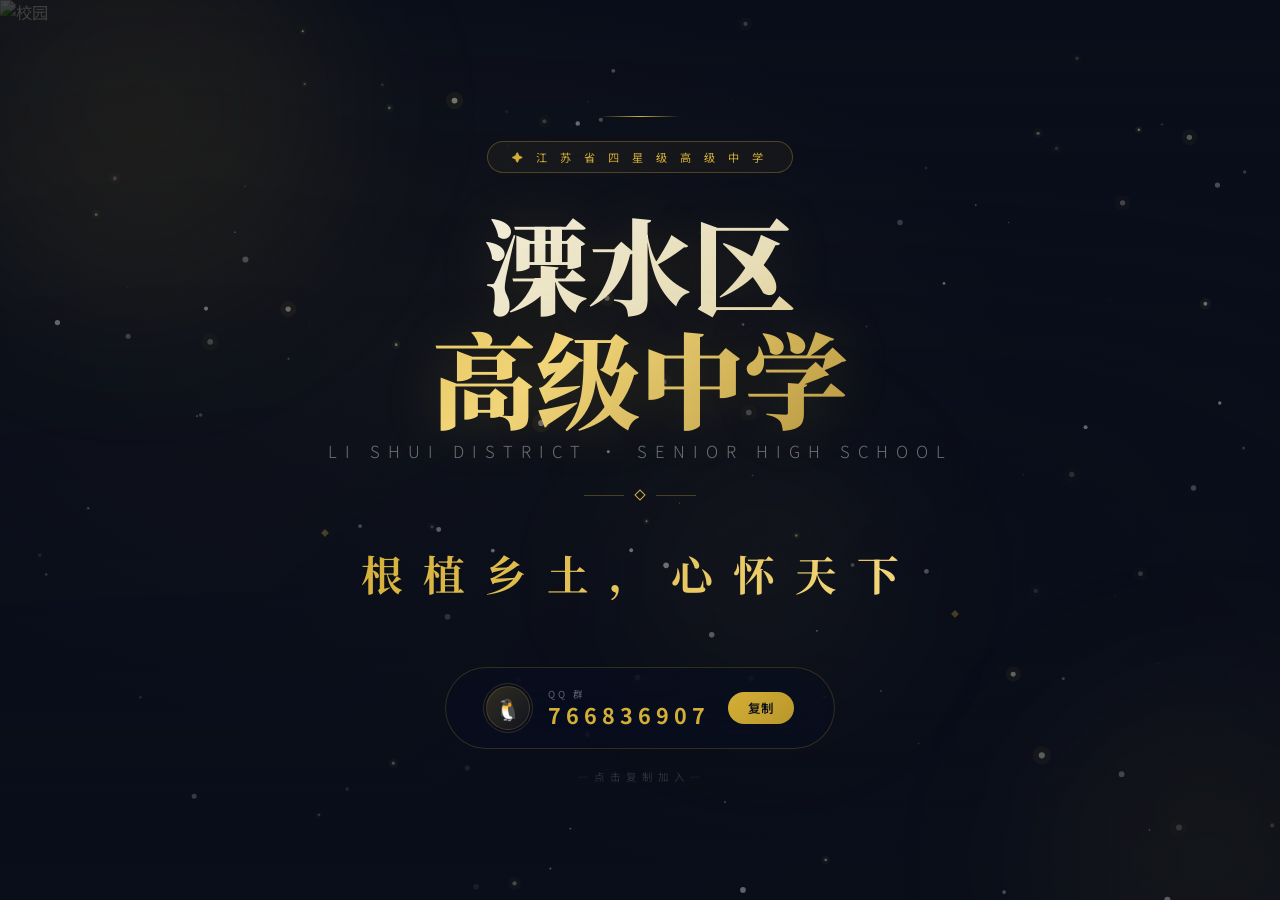
==== commit c0fc81dd: "Add files via upload" ====
--- a/index.html
+++ b/index.html
@@ -1,355 +1,578 @@
 <!DOCTYPE html>
-<html lang="zh-CN" data-theme="dark" data-lang="zh">
+<html lang="zh-CN">
 <head>
-  <meta charset="UTF-8" />
-  <meta name="viewport" content="width=device-width, initial-scale=1.0" />
-  <title id="pageTitle">SLZ Server — Minecraft 生存服务器</title>
-
-  <!-- Fonts -->
-  <link rel="preconnect" href="https://fonts.googleapis.com" />
-  <link rel="preconnect" href="https://fonts.gstatic.com" crossorigin />
-  <link href="https://fonts.googleapis.com/css2?family=Noto+Sans+SC:wght@400;500;700;900&family=Nunito:wght@400;600;700;800;900&display=swap" rel="stylesheet" />
-
-  <!-- Font Awesome -->
-  <link rel="stylesheet" href="https://cdnjs.cloudflare.com/ajax/libs/font-awesome/6.5.1/css/all.min.css" />
-
-  <!-- Styles -->
-  <link rel="stylesheet" href="css/style.css" />
+    <meta charset="UTF-8">
+    <meta name="viewport" content="width=device-width, initial-scale=1.0">
+    <title>江苏省溧水区高级中学</title>
+    <meta name="description" content="江苏省溧水区高级中学 — 根植乡土，心怀天下">
+    <link rel="preconnect" href="https://fonts.googleapis.com">
+    <link href="https://fonts.googleapis.com/css2?family=Noto+Serif+SC:wght@400;600;700;900&family=Noto+Sans+SC:wght@300;400;500;700;900&display=swap" rel="stylesheet">
+    <style>
+        * { margin: 0; padding: 0; box-sizing: border-box; }
+        body {
+            font-family: 'Noto Sans SC', -apple-system, sans-serif;
+            background: #0a0e1a;
+            color: #e8eaf0;
+            overflow: hidden;
+            height: 100vh;
+            width: 100vw;
+        }
+        ::selection { background: rgba(212, 175, 55, 0.4); color: #fff; }
+
+        /* ===== BACKGROUND IMAGE ===== */
+        .bg-layer {
+            position: fixed; inset: 0; z-index: 0;
+            overflow: hidden;
+        }
+        .bg-layer img {
+            width: 100%; height: 100%;
+            object-fit: cover;
+            filter: brightness(0.35) saturate(1.2) contrast(1.1);
+            transform: scale(1.02);
+            animation: bgZoom 20s ease-in-out infinite alternate;
+        }
+        @keyframes bgZoom {
+            0% { transform: scale(1.02) translateX(0); }
+            100% { transform: scale(1.1) translateX(-10px); }
+        }
+        .bg-overlay {
+            position: absolute; inset: 0;
+            background:
+                linear-gradient(180deg,
+                    rgba(10,14,26,0.3) 0%,
+                    rgba(10,14,26,0.6) 40%,
+                    rgba(10,14,26,0.85) 100%),
+                radial-gradient(ellipse at 30% 40%, rgba(212,175,55,0.08) 0%, transparent 50%),
+                radial-gradient(ellipse at 70% 60%, rgba(10,14,26,0.6) 0%, transparent 50%);
+            z-index: 1;
+        }
+
+        /* ===== FLOATING ORBS ===== */
+        .orb {
+            position: fixed; border-radius: 50%;
+            filter: blur(80px);
+            pointer-events: none;
+            z-index: 1;
+            animation: orbFloat 12s ease-in-out infinite;
+        }
+        .orb-1 {
+            width: 400px; height: 400px;
+            background: rgba(212,175,55,0.08);
+            top: -10%; left: -5%;
+            animation-delay: 0s;
+        }
+        .orb-2 {
+            width: 350px; height: 350px;
+            background: rgba(180, 150, 42, 0.06);
+            bottom: -15%; right: -8%;
+            animation-delay: -4s;
+        }
+        .orb-3 {
+            width: 250px; height: 250px;
+            background: rgba(212,175,55,0.05);
+            top: 50%; left: 50%;
+            animation-delay: -8s;
+        }
+        @keyframes orbFloat {
+            0%, 100% { transform: translate(0, 0) scale(1); }
+            25% { transform: translate(30px, -40px) scale(1.1); }
+            50% { transform: translate(-20px, 20px) scale(0.9); }
+            75% { transform: translate(40px, 30px) scale(1.05); }
+        }
+
+        /* ===== PARTICLE CANVAS ===== */
+        #canvas-bg {
+            position: fixed; inset: 0; width: 100%; height: 100%;
+            z-index: 2;
+        }
+
+        /* ===== MAIN CONTENT ===== */
+        .main {
+            position: fixed; inset: 0;
+            z-index: 3;
+            display: flex; align-items: center; justify-content: center;
+            text-align: center;
+            padding: 32px;
+        }
+
+        .content {
+            max-width: 960px;
+            position: relative;
+        }
+
+        /* decorative line above badge */
+        .deco-line {
+            width: 80px; height: 1px;
+            background: linear-gradient(90deg, transparent, #d4af37, transparent);
+            margin: 0 auto 24px;
+            animation: fadeDown 1s 0.2s both;
+        }
+
+        /* badge */
+        .badge {
+            display: inline-block;
+            padding: 7px 24px;
+            border: 1px solid rgba(212,175,55,0.3);
+            border-radius: 50px;
+            font-size: 0.7rem;
+            letter-spacing: 5px;
+            color: #d4af37;
+            margin-bottom: 32px;
+            backdrop-filter: blur(12px);
+            background: rgba(212,175,55,0.05);
+            animation: fadeDown 1s 0.3s both;
+            text-transform: uppercase;
+        }
+
+        /* title */
+        .title-group {
+            margin-bottom: 28px;
+            animation: fadeUp 1s 0.5s both;
+        }
+        .title {
+            font-family: 'Noto Serif SC', serif;
+            font-size: clamp(3.5rem, 9vw, 6.5rem);
+            font-weight: 900;
+            line-height: 1.1;
+            position: relative;
+        }
+        .title .line1 {
+            display: block;
+            background: linear-gradient(135deg, #fff 0%, #e8e0c0 60%, #d4af37 100%);
+            -webkit-background-clip: text; -webkit-text-fill-color: transparent;
+            background-clip: text;
+            text-shadow: 0 0 60px rgba(212,175,55,0.15);
+        }
+        .title .line2 {
+            display: block;
+            background: linear-gradient(135deg, #d4af37 0%, #f5d980 40%, #8b6914 100%);
+            -webkit-background-clip: text; -webkit-text-fill-color: transparent;
+            background-clip: text;
+            text-shadow: 0 0 60px rgba(212,175,55,0.2);
+        }
+
+        .subtitle {
+            font-size: clamp(0.8rem, 1.3vw, 1.05rem);
+            font-weight: 300;
+            color: rgba(255,255,255,0.4);
+            letter-spacing: 8px;
+            margin-top: 6px;
+        }
+
+        /* divider */
+        .divider {
+            display: flex; align-items: center; justify-content: center;
+            gap: 12px;
+            margin-bottom: 28px;
+            animation: fadeUp 1s 0.7s both;
+        }
+        .divider span {
+            display: block;
+        }
+        .divider .d-line {
+            width: 40px; height: 1px;
+            background: rgba(212,175,55,0.3);
+        }
+        .divider .diamond {
+            width: 8px; height: 8px;
+            border: 1px solid #d4af37;
+            transform: rotate(45deg);
+        }
+
+        /* motto */
+        .motto-wrap {
+            position: relative;
+            display: inline-block;
+            padding: 16px 40px;
+            margin-bottom: 48px;
+            animation: fadeUp 1s 0.8s both;
+        }
+        .motto-wrap::before,
+        .motto-wrap::after {
+            content: '◆';
+            position: absolute;
+            font-size: 0.5rem;
+            color: rgba(212,175,55,0.3);
+        }
+        .motto-wrap::before { top: 0; left: 0; }
+        .motto-wrap::after { bottom: 0; right: 0; }
+        .motto {
+            font-family: 'Noto Serif SC', serif;
+            font-size: clamp(1.5rem, 3.5vw, 2.6rem);
+            font-weight: 700;
+            letter-spacing: 20px;
+            background: linear-gradient(135deg, #d4af37, #f5d980, #d4af37);
+            -webkit-background-clip: text; -webkit-text-fill-color: transparent;
+            background-clip: text;
+            background-size: 200% 200%;
+            animation: shimmer 4s ease-in-out infinite;
+        }
+        @keyframes shimmer {
+            0%, 100% { background-position: 0% 50%; }
+            50% { background-position: 100% 50%; }
+        }
+
+        /* ===== QQ GROUP - SINGLE CARD ===== */
+        .qq-group {
+            display: inline-flex;
+            align-items: center;
+            gap: 18px;
+            padding: 18px 40px;
+            background: rgba(10,14,26,0.55);
+            backdrop-filter: blur(20px) saturate(1.8);
+            border: 1px solid rgba(212,175,55,0.2);
+            border-radius: 60px;
+            animation: fadeUp 1s 1s both;
+            transition: all 0.5s cubic-bezier(0.22, 1, 0.36, 1);
+            position: relative;
+            overflow: hidden;
+            cursor: pointer;
+        }
+        .qq-group::before {
+            content: '';
+            position: absolute; inset: 0;
+            background: linear-gradient(135deg, rgba(212,175,55,0.08), transparent);
+            opacity: 0;
+            transition: opacity 0.5s;
+        }
+        .qq-group:hover::before { opacity: 1; }
+        .qq-group:hover {
+            border-color: rgba(212,175,55,0.4);
+            transform: translateY(-3px) scale(1.02);
+            box-shadow:
+                0 12px 48px rgba(212,175,55,0.15),
+                inset 0 1px 0 rgba(212,175,55,0.1);
+        }
+        .qq-group .icon-wrap {
+            width: 44px; height: 44px;
+            border-radius: 50%;
+            background: linear-gradient(135deg, rgba(212,175,55,0.2), rgba(212,175,55,0.05));
+            border: 1px solid rgba(212,175,55,0.2);
+            display: flex; align-items: center; justify-content: center;
+            font-size: 1.3rem;
+            flex-shrink: 0;
+            position: relative;
+        }
+        .qq-group .icon-wrap .pulse-ring {
+            position: absolute; inset: -4px;
+            border-radius: 50%;
+            border: 1px solid rgba(212,175,55,0.2);
+            animation: ringPulse 2s infinite;
+        }
+        @keyframes ringPulse {
+            0% { transform: scale(1); opacity: 1; }
+            100% { transform: scale(1.5); opacity: 0; }
+        }
+        .qq-group .text-group {
+            display: flex; flex-direction: column; align-items: flex-start;
+        }
+        .qq-group .label {
+            font-size: 0.6rem;
+            letter-spacing: 3px;
+            color: rgba(255,255,255,0.35);
+            text-transform: uppercase;
+        }
+        .qq-group .number {
+            font-size: 1.35rem;
+            font-weight: 700;
+            letter-spacing: 5px;
+            color: #d4af37;
+            line-height: 1.3;
+        }
+        .qq-group .copy-btn {
+            padding: 7px 20px;
+            background: linear-gradient(135deg, #d4af37, #b8962a);
+            border: none;
+            border-radius: 30px;
+            color: #0a0e1a;
+            font-size: 0.78rem;
+            font-weight: 600;
+            font-family: inherit;
+            cursor: pointer;
+            transition: all 0.3s;
+            letter-spacing: 1px;
+            flex-shrink: 0;
+        }
+        .qq-group .copy-btn:hover {
+            transform: scale(1.06);
+            box-shadow: 0 4px 20px rgba(212,175,55,0.3);
+        }
+
+        /* ===== HINT TEXT BELOW ===== */
+        .hint {
+            margin-top: 20px;
+            font-size: 0.65rem;
+            color: rgba(255,255,255,0.15);
+            letter-spacing: 2px;
+            animation: fadeUp 1s 1.3s both;
+        }
+
+        /* ===== ANIMATIONS ===== */
+        @keyframes fadeUp {
+            from { opacity: 0; transform: translateY(40px); }
+            to { opacity: 1; transform: translateY(0); }
+        }
+        @keyframes fadeDown {
+            from { opacity: 0; transform: translateY(-30px); }
+            to { opacity: 1; transform: translateY(0); }
+        }
+
+        /* ===== TOAST ===== */
+        .toast {
+            position: fixed;
+            bottom: 80px;
+            left: 50%;
+            transform: translateX(-50%) translateY(20px);
+            background: rgba(10,14,26,0.9);
+            backdrop-filter: blur(20px);
+            color: #d4af37;
+            padding: 14px 36px;
+            border-radius: 14px;
+            font-size: 0.85rem;
+            font-family: inherit;
+            z-index: 9999;
+            border: 1px solid rgba(212,175,55,0.2);
+            box-shadow: 0 8px 48px rgba(0,0,0,0.5);
+            opacity: 0;
+            transition: all 0.5s cubic-bezier(0.22, 1, 0.36, 1);
+            pointer-events: none;
+            letter-spacing: 2px;
+            white-space: nowrap;
+        }
+        .toast.show {
+            opacity: 1;
+            transform: translateX(-50%) translateY(0);
+        }
+
+        /* ===== SHOOTING STAR ===== */
+        .shooting-star {
+            position: fixed;
+            width: 120px; height: 1px;
+            background: linear-gradient(90deg, transparent, rgba(255,255,255,0.4), transparent);
+            z-index: 2;
+            pointer-events: none;
+            animation: shoot 4s ease-in-out infinite;
+            opacity: 0;
+        }
+        .shooting-star:nth-child(1) { top: 12%; left: 80%; animation-delay: 0s; }
+        .shooting-star:nth-child(2) { top: 25%; left: 60%; animation-delay: 2s; width: 80px; }
+        @keyframes shoot {
+            0% { transform: translateX(0) translateY(0) rotate(-35deg); opacity: 0; }
+            2% { opacity: 1; }
+            6% { transform: translateX(-200px) translateY(120px) rotate(-35deg); opacity: 0; }
+            100% { opacity: 0; }
+        }
+
+        /* ===== RESPONSIVE ===== */
+        @media (max-width: 640px) {
+            .badge { font-size: 0.6rem; padding: 5px 16px; margin-bottom: 24px; letter-spacing: 3px; }
+            .motto { letter-spacing: 10px; font-size: clamp(1.2rem, 5vw, 1.8rem); }
+            .motto-wrap { padding: 12px 24px; margin-bottom: 32px; }
+            .qq-group {
+                flex-wrap: wrap;
+                justify-content: center;
+                padding: 14px 20px;
+                gap: 10px;
+                border-radius: 30px;
+            }
+            .qq-group .text-group { align-items: center; }
+            .qq-group .number { font-size: 1.1rem; }
+            .divider .d-line { width: 20px; }
+            .toast { font-size: 0.75rem; padding: 12px 24px; white-space: normal; }
+            .shooting-star { display: none; }
+        }
+    </style>
 </head>
 <body>
 
-  <!-- ==================== LOADING ==================== -->
-  <div id="loader">
-    <div class="loader-cube">
-      <div class="cube-face front"></div>
-      <div class="cube-face back"></div>
-      <div class="cube-face right"></div>
-      <div class="cube-face left"></div>
-      <div class="cube-face top"></div>
-      <div class="cube-face bottom"></div>
+    <!-- ===== BACKGROUND IMAGE ===== -->
+    <div class="bg-layer">
+        <img src="https://images.unsplash.com/photo-1562774053-701939374585?w=1920&q=80" alt="校园">
+        <div class="bg-overlay"></div>
     </div>
-    <p class="loader-text" data-i18n="loading">Loading...</p>
-  </div>
-
-  <!-- ==================== NAVBAR ==================== -->
-  <nav id="navbar">
-    <div class="nav-container">
-      <a href="#" class="nav-logo">
-        <span class="logo-block">⛏</span>
-        <span class="logo-text">SLZ</span>
-        <span class="logo-dot">.</span>
-        <span class="logo-sub">Server</span>
-      </a>
-
-      <ul class="nav-links" id="navLinks">
-        <li><a href="#hero" class="active" data-i18n="navHome">首页</a></li>
-        <li><a href="#about" data-i18n="navAbout">关于</a></li>
-        <li><a href="#features" data-i18n="navFeatures">特色</a></li>
-        <li><a href="#join" data-i18n="navJoin">加入</a></li>
-      </ul>
-
-      <div class="nav-actions">
-        <!-- Language Toggle -->
-        <button class="nav-icon-btn lang-btn" id="langToggle" title="切换语言">
-          <span class="lang-current">中</span>
-          <span class="lang-divider">/</span>
-          <span class="lang-other">EN</span>
-        </button>
-
-        <!-- Theme Toggle -->
-        <button class="nav-icon-btn theme-btn" id="themeToggle" title="切换主题">
-          <i class="fa-regular fa-moon" id="themeIcon"></i>
-        </button>
-
-        <!-- Server Status -->
-        <div class="nav-status">
-          <span class="status-dot"></span>
-          <span class="status-text" data-i18n="online">Online</span>
+
+    <!-- ===== FLOATING ORBS ===== -->
+    <div class="orb orb-1"></div>
+    <div class="orb orb-2"></div>
+    <div class="orb orb-3"></div>
+
+    <!-- ===== SHOOTING STARS ===== -->
+    <div class="shooting-star"></div>
+    <div class="shooting-star"></div>
+
+    <!-- ===== PARTICLE CANVAS ===== -->
+    <canvas id="canvas-bg"></canvas>
+
+    <!-- ===== MAIN CONTENT ===== -->
+    <div class="main">
+        <div class="content">
+
+            <div class="deco-line"></div>
+
+            <div class="badge">✦ 江 苏 省 四 星 级 高 级 中 学</div>
+
+            <div class="title-group">
+                <h1 class="title">
+                    <span class="line1">溧水区</span>
+                    <span class="line2">高级中学</span>
+                </h1>
+                <p class="subtitle">LI SHUI DISTRICT · SENIOR HIGH SCHOOL</p>
+            </div>
+
+            <div class="divider">
+                <span class="d-line"></span>
+                <span class="diamond"></span>
+                <span class="d-line"></span>
+            </div>
+
+            <div class="motto-wrap">
+                <p class="motto">根植乡土，心怀天下</p>
+            </div>
+
+            <!-- === QQ GROUP — single card === -->
+            <div class="qq-group" onclick="copyQQ()">
+                <div class="icon-wrap">
+                    <span>🐧</span>
+                    <span class="pulse-ring"></span>
+                </div>
+                <div class="text-group">
+                    <span class="label">QQ 群</span>
+                    <span class="number" id="qqNumber">766836907</span>
+                </div>
+                <button class="copy-btn" onclick="event.stopPropagation(); copyQQ()">复制</button>
+            </div>
+
+            <p class="hint">— 点 击 复 制 加 入 —</p>
+
         </div>
-
-        <!-- Mobile menu button -->
-        <button class="nav-toggle" id="navToggle" aria-label="Menu">
-          <span></span><span></span><span></span>
-        </button>
-      </div>
     </div>
-  </nav>
-
-  <!-- ==================== HERO ==================== -->
-  <section id="hero">
-    <!-- Anime background image -->
-    <div class="hero-bg">
-      <picture>
-        <!-- 替换这里为你的二次元背景图片 -->
-        <source srcset="https://images.unsplash.com/photo-1519681393784-d120267933ba?w=1920&q=80" media="(min-width: 768px)" />
-        <source srcset="https://images.unsplash.com/photo-1519681393784-d120267933ba?w=800&q=80" media="(max-width: 767px)" />
-        <img src="https://images.unsplash.com/photo-1519681393784-d120267933ba?w=1920&q=80" alt="Background" />
-      </picture>
-    </div>
-    <div class="hero-overlay"></div>
-    <canvas id="heroCanvas"></canvas>
-
-    <div class="hero-content">
-      <div class="hero-badge" data-i18n="heroBadge">✦ SLZ Server ✦</div>
-
-      <h1 class="hero-title">
-        <span class="title-line sub" data-i18n="heroSub">Minecraft</span>
-        <span class="title-line main">SLZ Server</span>
-        <span class="title-line accent" data-i18n="heroAccent">生存 · 创造 · 社交</span>
-      </h1>
-
-      <p class="hero-subtitle" data-i18n="heroDesc">
-        在像素世界中，开启属于你的冒险物语
-      </p>
-
-      <div class="hero-server-info">
-        <div class="server-ip">
-          <span class="info-label" data-i18n="serverIP">Server IP</span>
-          <div class="info-box">
-            <code id="serverIp">slzserver.top</code>
-            <button class="info-copy" onclick="copyIP()" title="Copy">
-              <i class="fa-regular fa-copy"></i>
-            </button>
-          </div>
-        </div>
-        <div class="server-version">
-          <span class="info-label" data-i18n="version">Version</span>
-          <span class="version-badge">1.20.4</span>
-        </div>
-      </div>
-
-      <div class="hero-actions">
-        <a href="#join" class="btn btn-primary">
-          <i class="fa-brands fa-qq"></i>
-          <span data-i18n="joinBtn">加入QQ群</span>
-        </a>
-        <a href="#about" class="btn btn-outline">
-          <i class="fa-regular fa-compass"></i>
-          <span data-i18n="learnBtn">了解更多</span>
-        </a>
-      </div>
-
-      <div class="hero-scroll">
-        <span data-i18n="scroll">SCROLL</span>
-        <i class="fa-solid fa-chevron-down"></i>
-      </div>
-    </div>
-  </section>
-
-  <!-- ==================== ABOUT ==================== -->
-  <section id="about">
-    <div class="container">
-
-      <div class="section-header" data-aos>
-        <div class="section-tag" data-i18n="aboutTag">✦ Story</div>
-        <h2 class="section-title">
-          <span data-i18n="aboutTitle1">你好，这里是</span>
-          <span class="highlight"> SLZ Server</span>
-        </h2>
-        <p class="section-desc" data-i18n="aboutDesc">
-          一个充满活力的 Minecraft 生存服务器，每一位冒险者都能在这里找到属于自己的故事。
-        </p>
-      </div>
-
-      <div class="about-grid">
-        <div class="about-card" data-aos>
-          <div class="about-icon"><i class="fa-regular fa-face-smile"></i></div>
-          <h3 data-i18n="aboutCard1Title">温馨社区</h3>
-          <p data-i18n="aboutCard1Desc">友善和谐的玩家社区，不论萌新还是大佬，都能找到志同道合的伙伴。</p>
-        </div>
-        <div class="about-card featured" data-aos>
-          <div class="about-icon"><i class="fa-regular fa-star"></i></div>
-          <h3 data-i18n="aboutCard2Title">特色玩法</h3>
-          <p data-i18n="aboutCard2Desc">丰富有趣的特色系统与活动，为你的生存之旅增添无限可能。</p>
-        </div>
-        <div class="about-card" data-aos>
-          <div class="about-icon"><i class="fa-solid fa-cube"></i></div>
-          <h3 data-i18n="aboutCard3Title">纯净生存</h3>
-          <p data-i18n="aboutCard3Desc">原版核心体验，适度辅助插件，保留 MC 最纯粹的探索与建造乐趣。</p>
-        </div>
-      </div>
-
-      <div class="about-stats" data-aos>
-        <div class="stat-item">
-          <span class="stat-number" data-count="2024">0</span>
-          <span class="stat-label" data-i18n="founded">Founded</span>
-        </div>
-        <div class="stat-item">
-          <span class="stat-number" data-count="300">0</span>
-          <span class="stat-label" data-i18n="members">Members</span>
-        </div>
-        <div class="stat-item">
-          <span class="stat-number" data-count="7">0</span>
-          <span class="stat-label" data-i18n="uptime">/ 24 Online</span>
-        </div>
-      </div>
-
-    </div>
-  </section>
-
-  <!-- ==================== FEATURES ==================== -->
-  <section id="features">
-    <div class="container">
-      <div class="section-header" data-aos>
-        <div class="section-tag" data-i18n="featuresTag">✦ Features</div>
-        <h2 class="section-title">
-          <span data-i18n="featuresTitle1">为什么选择</span>
-          <span class="highlight"> SLZ</span>
-          <span data-i18n="featuresTitle2">？</span>
-        </h2>
-        <p class="section-desc" data-i18n="featuresDesc">我们致力于打造最好的 Minecraft 生存体验</p>
-      </div>
-
-      <div class="features-grid">
-        <div class="feature-card" data-aos>
-          <div class="card-glow"></div>
-          <div class="card-icon-wrap"><div class="card-icon"><i class="fa-regular fa-face-laugh-wink"></i></div></div>
-          <h3 data-i18n="feat1Title">活力社区</h3>
-          <p data-i18n="feat1Desc">活跃友善的玩家群体，定期举办建筑大赛、趣味活动，欢乐不断。</p>
-        </div>
-        <div class="feature-card" data-aos>
-          <div class="card-glow"></div>
-          <div class="card-icon-wrap"><div class="card-icon"><i class="fa-solid fa-bolt"></i></div></div>
-          <h3 data-i18n="feat2Title">流畅稳定</h3>
-          <p data-i18n="feat2Desc">优质硬件与低延迟网络，告别卡顿掉线，畅快游戏每一刻。</p>
-        </div>
-        <div class="feature-card" data-aos>
-          <div class="card-glow"></div>
-          <div class="card-icon-wrap"><div class="card-icon"><i class="fa-regular fa-calendar"></i></div></div>
-          <h3 data-i18n="feat3Title">定期活动</h3>
-          <p data-i18n="feat3Desc">建筑大赛、趣味小游戏、节日庆典……总有新玩法等你来体验！</p>
-        </div>
-        <div class="feature-card" data-aos>
-          <div class="card-glow"></div>
-          <div class="card-icon-wrap"><div class="card-icon"><i class="fa-solid fa-rotate"></i></div></div>
-          <h3 data-i18n="feat4Title">持续更新</h3>
-          <p data-i18n="feat4Desc">紧跟版本迭代，不断优化玩法，每周都有新内容上线。</p>
-        </div>
-        <div class="feature-card" data-aos>
-          <div class="card-glow"></div>
-          <div class="card-icon-wrap"><div class="card-icon"><i class="fa-regular fa-handshake"></i></div></div>
-          <h3 data-i18n="feat5Title">友好氛围</h3>
-          <p data-i18n="feat5Desc">尊重、友善、包容——这是我们社区的基石。</p>
-        </div>
-        <div class="feature-card" data-aos>
-          <div class="card-glow"></div>
-          <div class="card-icon-wrap"><div class="card-icon"><i class="fa-regular fa-gem"></i></div></div>
-          <h3 data-i18n="feat6Title">纯粹体验</h3>
-          <p data-i18n="feat6Desc">不氪金、不逼肝，回归游戏最本真的快乐，自由探索。</p>
-        </div>
-      </div>
-    </div>
-  </section>
-
-  <!-- ==================== JOIN ==================== -->
-  <section id="join">
-    <div class="container">
-      <div class="join-wrapper" data-aos>
-        <div class="join-content">
-          <div class="section-tag light" data-i18n="joinTag">✦ Join Us</div>
-          <h2 class="join-title">
-            <span data-i18n="joinTitle1">准备好开始你的</span>
-            <span class="highlight">冒险</span>
-            <span data-i18n="joinTitle2">了吗？</span>
-          </h2>
-          <p class="join-desc" data-i18n="joinDesc">加入 QQ 群，和众多冒险者一起开启 SLZ Server 之旅！</p>
-
-          <div class="join-card">
-            <div class="join-card-icon"><i class="fa-brands fa-qq"></i></div>
-            <div class="join-card-info">
-              <span class="join-card-label" data-i18n="qqGroup">QQ Group</span>
-              <span class="join-card-number">1060568494</span>
-            </div>
-            <button class="join-card-btn" onclick="copyQQ()">
-              <i class="fa-regular fa-copy"></i>
-              <span data-i18n="copyBtn">复制群号</span>
-            </button>
-          </div>
-
-          <div class="join-steps">
-            <div class="step">
-              <div class="step-num">1</div>
-              <div class="step-info">
-                <h4 data-i18n="step1Title">打开 QQ</h4>
-                <p data-i18n="step1Desc">启动你的 QQ 客户端</p>
-              </div>
-            </div>
-            <div class="step-arrow"><i class="fa-solid fa-arrow-right"></i></div>
-            <div class="step">
-              <div class="step-num">2</div>
-              <div class="step-info">
-                <h4 data-i18n="step2Title">搜索群号</h4>
-                <p>1060568494</p>
-              </div>
-            </div>
-            <div class="step-arrow"><i class="fa-solid fa-arrow-right"></i></div>
-            <div class="step">
-              <div class="step-num">3</div>
-              <div class="step-info">
-                <h4 data-i18n="step3Title">加入群聊</h4>
-                <p data-i18n="step3Desc">一起来玩吧！</p>
-              </div>
-            </div>
-          </div>
-
-          <div class="join-extra">
-            <p><i class="fa-regular fa-circle-info"></i> <span data-i18n="joinNote">进群后记得打招呼哦～</span></p>
-          </div>
-        </div>
-      </div>
-    </div>
-  </section>
-
-  <!-- ==================== FOOTER ==================== -->
-  <footer id="footer">
-    <div class="footer-wave">
-      <svg viewBox="0 0 1200 120" preserveAspectRatio="none">
-        <path d="M0,30 C250,70 500,0 750,45 C1000,90 1100,30 1200,50 L1200,120 L0,120 Z" fill="currentColor" />
-      </svg>
-    </div>
-    <div class="container">
-      <div class="footer-grid">
-        <div class="footer-brand">
-          <span class="footer-logo">⛏ SLZ Server</span>
-          <p class="footer-desc" data-i18n="footerDesc">Minecraft 生存服务器 · 在像素世界中相遇</p>
-          <div class="footer-social">
-            <a href="https://qm.qq.com/q/1060568494" target="_blank" class="social-link" title="QQ"><i class="fa-brands fa-qq"></i></a>
-            <a href="#" class="social-link" title="Discord"><i class="fa-brands fa-discord"></i></a>
-          </div>
-        </div>
-        <div class="footer-links">
-          <h4 data-i18n="nav">Navigation</h4>
-          <ul>
-            <li><a href="#hero" data-i18n="navHome">首页</a></li>
-            <li><a href="#about" data-i18n="navAbout">关于</a></li>
-            <li><a href="#features" data-i18n="navFeatures">特色</a></li>
-            <li><a href="#join" data-i18n="navJoin">加入</a></li>
-          </ul>
-        </div>
-        <div class="footer-info">
-          <h4 data-i18n="contact">Contact</h4>
-          <ul>
-            <li><i class="fa-brands fa-qq"></i> QQ：1060568494</li>
-            <li><i class="fa-regular fa-clock"></i> <span data-i18n="online247">24/7 全天开放</span></li>
-          </ul>
-        </div>
-      </div>
-      <div class="footer-bottom">
-        <p>&copy; 2024-2026 SLZ Server</p>
-        <p class="footer-minecraft"><i class="fa-solid fa-cube"></i> Minecraft 是 Mojang AB 的商标</p>
-      </div>
-    </div>
-  </footer>
-
-  <!-- ==================== BACK TO TOP ==================== -->
-  <button id="backToTop" title="Back to top"><i class="fa-solid fa-arrow-up"></i></button>
-
-  <!-- ==================== TOAST ==================== -->
-  <div id="toast">
-    <i class="fa-regular fa-check-circle"></i>
-    <span id="toastMsg">Copied!</span>
-  </div>
-
-  <script src="js/main.js"></script>
+
+    <!-- ===== TOAST ===== -->
+    <div class="toast" id="toast"></div>
+
+    <script>
+        // ===== PARTICLE CANVAS =====
+        (function() {
+            const canvas = document.getElementById('canvas-bg');
+            const ctx = canvas.getContext('2d');
+            let w, h, particles = [];
+            const COUNT = 120;
+
+            function resize() { w = canvas.width = window.innerWidth; h = canvas.height = window.innerHeight; }
+            window.addEventListener('resize', resize);
+            resize();
+
+            class Particle {
+                constructor() {
+                    this.reset();
+                    this.y = Math.random() * h;
+                }
+                reset() {
+                    this.x = Math.random() * w;
+                    this.y = Math.random() * h;
+                    this.vx = (Math.random() - 0.5) * 0.3;
+                    this.vy = (Math.random() - 0.5) * 0.3 - 0.1;
+                    this.r = Math.random() * 2.8 + 0.3;
+                    this.a = Math.random() * 0.35 + 0.05;
+                    this.glow = Math.random() * 0.5;
+                }
+                update() {
+                    this.x += this.vx;
+                    this.y += this.vy;
+                    if (this.x < 0) this.x = w;
+                    if (this.x > w) this.x = 0;
+                    if (this.y < 0) this.y = h;
+                    if (this.y > h) this.y = 0;
+                }
+                draw() {
+                    ctx.beginPath();
+                    ctx.arc(this.x, this.y, this.r, 0, Math.PI * 2);
+                    ctx.fillStyle = `rgba(255, 255, 255, ${this.a})`;
+                    ctx.fill();
+
+                    if (this.glow > 0.3) {
+                        ctx.beginPath();
+                        ctx.arc(this.x, this.y, this.r * 3, 0, Math.PI * 2);
+                        ctx.fillStyle = `rgba(212, 175, 55, ${this.a * 0.15})`;
+                        ctx.fill();
+                    }
+                }
+            }
+
+            for (let i = 0; i < COUNT; i++) particles.push(new Particle());
+
+            let mx = w / 2, my = h / 2;
+            window.addEventListener('mousemove', e => { mx = e.clientX; my = e.clientY; });
+
+            function drawLines() {
+                for (let i = 0; i < particles.length; i++) {
+                    for (let j = i + 1; j < particles.length; j++) {
+                        const dx = particles[i].x - particles[j].x;
+                        const dy = particles[i].y - particles[j].y;
+                        const d = Math.sqrt(dx * dx + dy * dy);
+                        if (d < 120) {
+                            ctx.beginPath();
+                            ctx.moveTo(particles[i].x, particles[i].y);
+                            ctx.lineTo(particles[j].x, particles[j].y);
+                            ctx.strokeStyle = `rgba(212, 175, 55, ${0.04 * (1 - d / 120)})`;
+                            ctx.lineWidth = 0.4;
+                            ctx.stroke();
+                        }
+                    }
+                    const dx = particles[i].x - mx, dy = particles[i].y - my;
+                    const d = Math.sqrt(dx * dx + dy * dy);
+                    if (d < 160) {
+                        ctx.beginPath();
+                        ctx.moveTo(particles[i].x, particles[i].y);
+                        ctx.lineTo(mx, my);
+                        ctx.strokeStyle = `rgba(212, 175, 55, ${0.03 * (1 - d / 160)})`;
+                        ctx.lineWidth = 0.3;
+                        ctx.stroke();
+                    }
+                }
+            }
+
+            function animate() {
+                ctx.clearRect(0, 0, w, h);
+                particles.forEach(p => { p.update(); p.draw(); });
+                drawLines();
+                requestAnimationFrame(animate);
+            }
+            animate();
+        })();
+
+        // ===== COPY QQ =====
+        const QQ = '766836907';
+
+        function copyQQ() {
+            if (navigator.clipboard && navigator.clipboard.writeText) {
+                navigator.clipboard.writeText(QQ).then(() => showToast('QQ群 766836907 已复制'))
+                    .catch(() => fallbackCopy(QQ));
+            } else {
+                fallbackCopy(QQ);
+            }
+        }
+
+        function fallbackCopy(text) {
+            const ta = document.createElement('textarea');
+            ta.value = text;
+            ta.style.position = 'fixed';
+            ta.style.opacity = '0';
+            document.body.appendChild(ta);
+            ta.select();
+            try { document.execCommand('copy'); showToast('QQ群 766836907 已复制'); }
+            catch (e) { alert('复制失败，请手动添加QQ群：' + text); }
+            document.body.removeChild(ta);
+        }
+
+        function showToast(msg) {
+            const el = document.getElementById('toast');
+            el.textContent = msg;
+            el.classList.add('show');
+            clearTimeout(el._timer);
+            el._timer = setTimeout(() => el.classList.remove('show'), 2500);
+        }
+    </script>
+
 </body>
-</html>
+</html>
